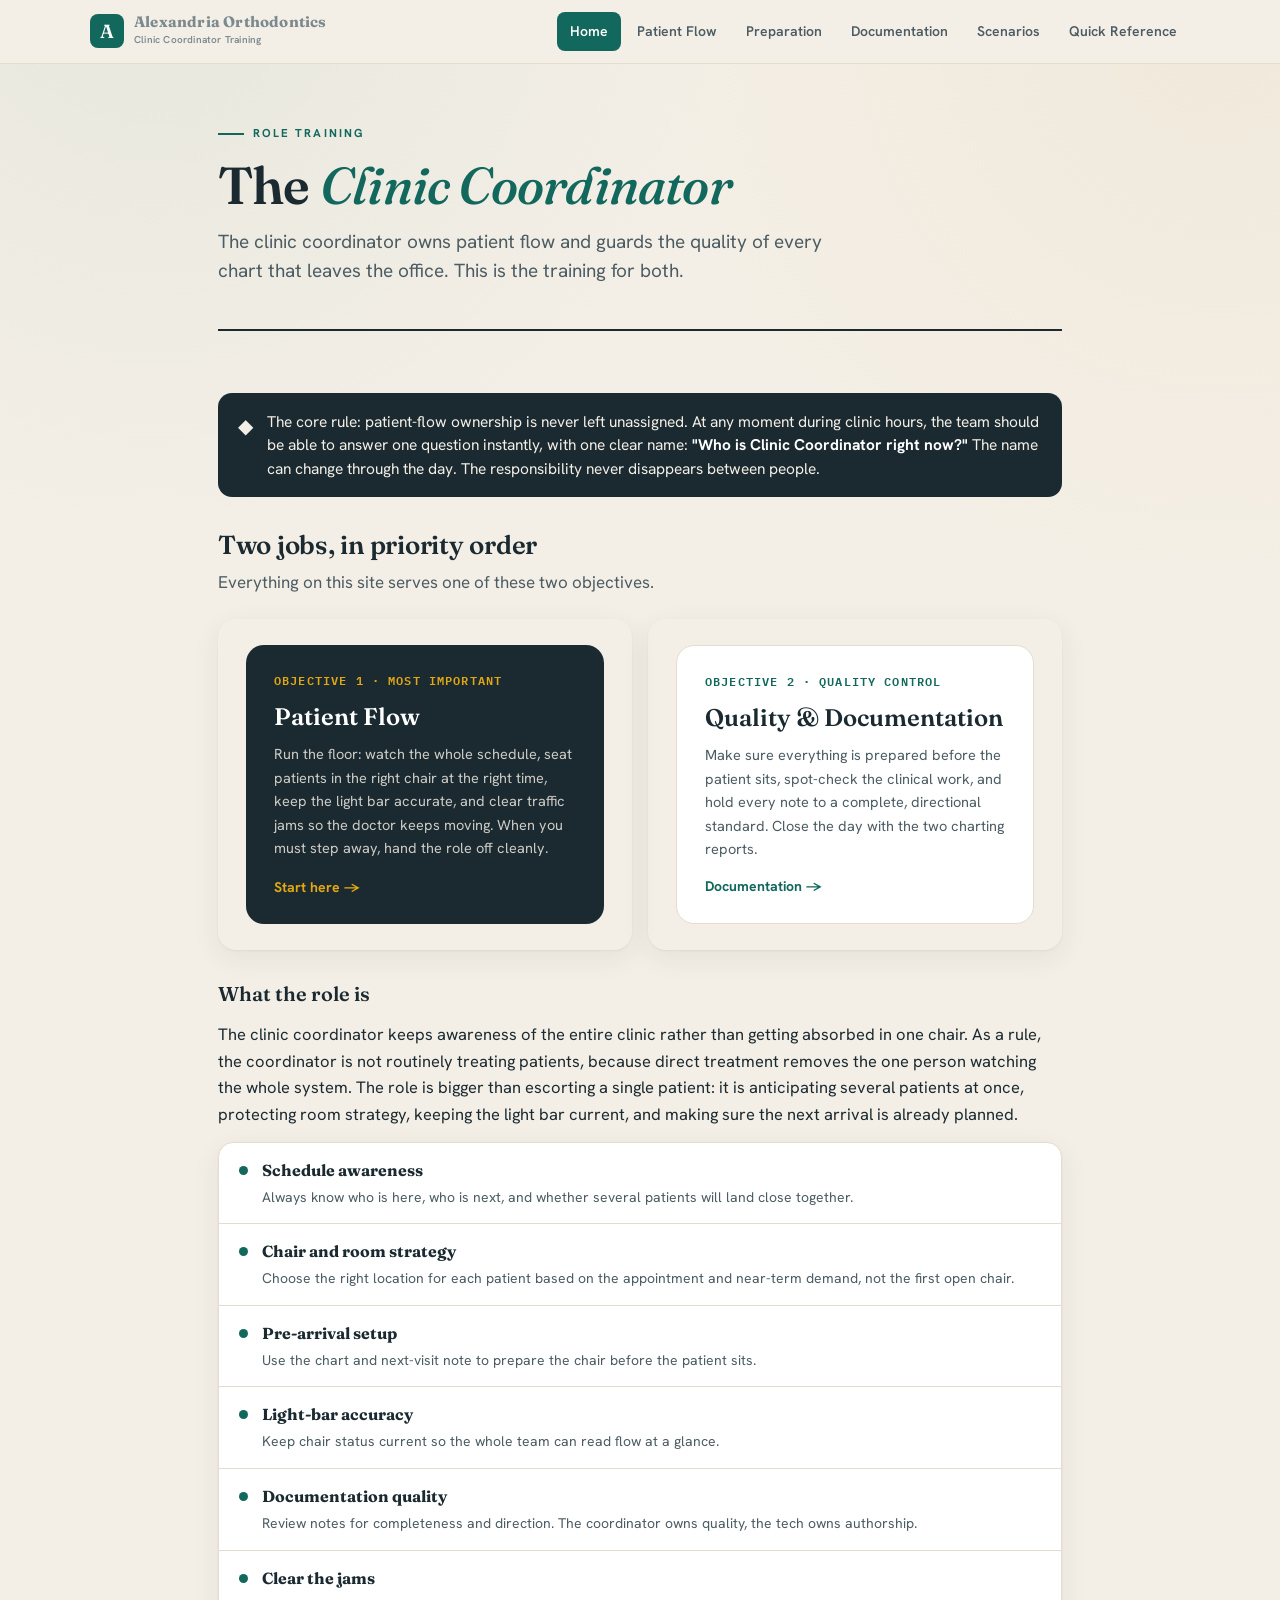
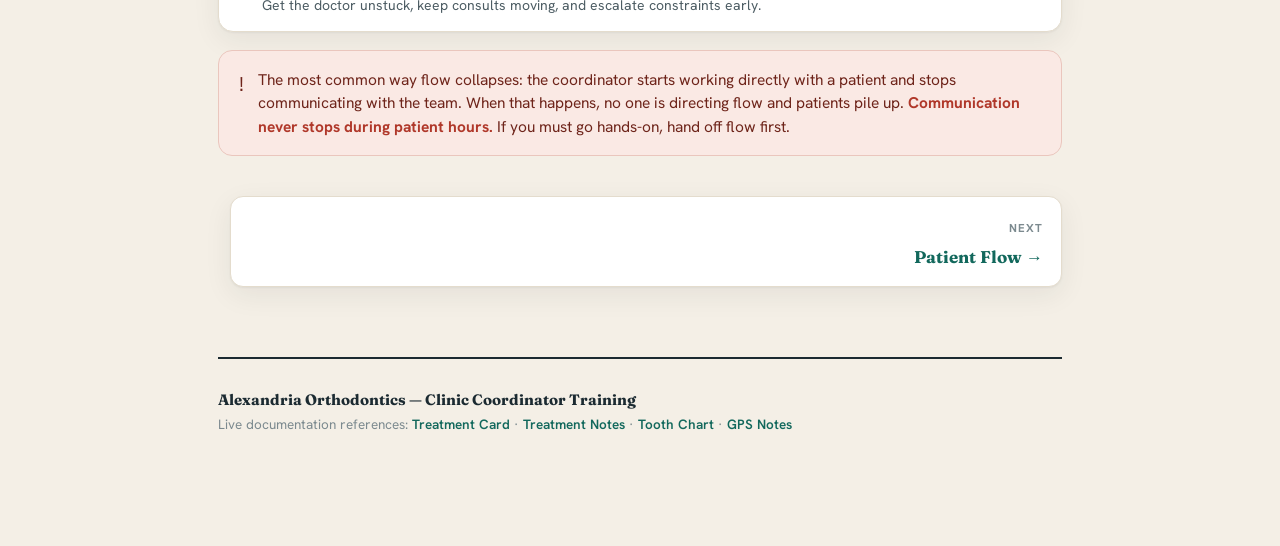
==== index.html @ c081d229 "Add files via upload" ====
<!DOCTYPE html>
<html lang="en">
<head>
<meta charset="UTF-8">
<meta name="viewport" content="width=device-width, initial-scale=1.0">
<title>Clinic Coordinator Training — Alexandria Orthodontics</title>
<link rel="preconnect" href="https://fonts.googleapis.com">
<link rel="preconnect" href="https://fonts.gstatic.com" crossorigin>
<link href="https://fonts.googleapis.com/css2?family=Fraunces:opsz,wght@9..144,400;9..144,500;9..144,600;9..144,700&family=Hanken+Grotesk:wght@400;500;600;700&family=IBM+Plex+Mono:wght@400;500;600&display=swap" rel="stylesheet">
<link rel="stylesheet" href="styles.css">
</head>
<body>
<nav class="topnav">
  <div class="inner">
    <a class="brand" href="index.html"><span class="mark">A</span><span><b>Alexandria Orthodontics</b><span>Clinic Coordinator Training</span></span></a>
    <button class="menubtn" onclick="document.getElementById('nav').classList.toggle('open')">☰</button>
    <div class="links" id="nav">
      <a href="index.html" class="active">Home</a>
      <a href="patient-flow.html">Patient Flow</a>
      <a href="preparation.html">Preparation</a>
      <a href="documentation.html">Documentation</a>
      <a href="scenarios.html">Scenarios</a>
      <a href="quick-reference.html">Quick Reference</a>
    </div>
  </div>
</nav>

<div class="wrap">
  <header class="hero">
    <span class="eyebrow">Role Training</span>
    <h1>The <em>Clinic Coordinator</em></h1>
    <p class="lede">The clinic coordinator owns patient flow and guards the quality of every chart that leaves the office. This is the training for both.</p>
  </header>

  <section style="padding-top:44px">
    <div class="banner key"><span class="bi">◆</span><div>The core rule: patient-flow ownership is never left unassigned. At any moment during clinic hours, the team should be able to answer one question instantly, with one clear name: <strong>"Who is Clinic Coordinator right now?"</strong> The name can change through the day. The responsibility never disappears between people.</div></div>

    <h2 style="font-family:'Fraunces',serif;font-size:26px;margin:34px 0 4px">Two jobs, in priority order</h2>
    <p class="sec-sub">Everything on this site serves one of these two objectives.</p>

    <div class="obj">
      <a href="patient-flow.html"><div class="o1" style="border-radius:18px;padding:26px 28px;display:flex;flex-direction:column;height:100%">
        <div class="tag">Objective 1 · Most important</div>
        <h3>Patient Flow</h3>
        <p>Run the floor: watch the whole schedule, seat patients in the right chair at the right time, keep the light bar accurate, and clear traffic jams so the doctor keeps moving. When you must step away, hand the role off cleanly.</p>
        <span class="go">Start here →</span>
      </div></a>
      <a href="documentation.html"><div class="o2" style="border-radius:18px;padding:26px 28px;display:flex;flex-direction:column;height:100%">
        <div class="tag">Objective 2 · Quality control</div>
        <h3>Quality &amp; Documentation</h3>
        <p>Make sure everything is prepared before the patient sits, spot-check the clinical work, and hold every note to a complete, directional standard. Close the day with the two charting reports.</p>
        <span class="go">Documentation →</span>
      </div></a>
    </div>

    <h3>What the role is</h3>
    <p>The clinic coordinator keeps awareness of the entire clinic rather than getting absorbed in one chair. As a rule, the coordinator is not routinely treating patients, because direct treatment removes the one person watching the whole system. The role is bigger than escorting a single patient: it is anticipating several patients at once, protecting room strategy, keeping the light bar current, and making sure the next arrival is already planned.</p>

    <div class="listcard">
      <div class="row"><span class="dot"></span><div><b>Schedule awareness</b><p>Always know who is here, who is next, and whether several patients will land close together.</p></div></div>
      <div class="row"><span class="dot"></span><div><b>Chair and room strategy</b><p>Choose the right location for each patient based on the appointment and near-term demand, not the first open chair.</p></div></div>
      <div class="row"><span class="dot"></span><div><b>Pre-arrival setup</b><p>Use the chart and next-visit note to prepare the chair before the patient sits.</p></div></div>
      <div class="row"><span class="dot"></span><div><b>Light-bar accuracy</b><p>Keep chair status current so the whole team can read flow at a glance.</p></div></div>
      <div class="row"><span class="dot"></span><div><b>Documentation quality</b><p>Review notes for completeness and direction. The coordinator owns quality, the tech owns authorship.</p></div></div>
      <div class="row"><span class="dot"></span><div><b>Clear the jams</b><p>Get the doctor unstuck, keep consults moving, and escalate constraints early.</p></div></div>
    </div>

    <div class="banner warn"><span class="bi">!</span><div>The most common way flow collapses: the coordinator starts working directly with a patient and stops communicating with the team. When that happens, no one is directing flow and patients pile up. <strong>Communication never stops during patient hours.</strong> If you must go hands-on, hand off flow first.</div></div>

    <div class="pagenav">
      <span></span>
      <a class="next" href="patient-flow.html"><span class="dir">Next</span><b>Patient Flow →</b></a>
    </div>
  </section>

  <footer>
    <b>Alexandria Orthodontics — Clinic Coordinator Training</b><br>
    Live documentation references:
    <a href="https://sites.google.com/myalexandriaortho.com/a-guide-to-autonomy/treatment-card/writing-treatment-notes" target="_blank">Treatment Card</a> ·
    <a href="https://sites.google.com/myalexandriaortho.com/a-guide-to-autonomy/treatment-card/treatment-notes-top-right" target="_blank">Treatment Notes</a> ·
    <a href="https://sites.google.com/myalexandriaortho.com/a-guide-to-autonomy/treatment-card/tooth-chart" target="_blank">Tooth Chart</a> ·
    <a href="https://sites.google.com/myalexandriaortho.com/a-guide-to-autonomy/gps-notes-next-visit-appointments" target="_blank">GPS Notes</a>
  </footer>
</div>
</body>
</html>
---- styles.css ----
/* Alexandria Orthodontics — Clinic Coordinator Training — shared styles */
:root{
  --paper:#F4EFE6;--paper-2:#FBF8F2;--card:#FFFFFF;
  --ink:#1B2A31;--ink-soft:#4C5C63;--ink-faint:#7C8A8F;
  --line:#E4DCCD;--line-strong:#D2C7B2;
  --teal:#12685C;--teal-deep:#0B463E;--teal-wash:#E6F0EC;
  /* amber is reserved for the Chair Occupied / light-bar concept only */
  --amber:#E3A712;--amber-deep:#8A5A00;--amber-wash:#FBEFCE;--amber-line:#EAD199;
  --pass:#2C7456;--pass-wash:#E7F1EA;--pass-line:#C5E0CE;
  --danger:#B0382A;--danger-wash:#FAE9E4;--danger-line:#EAC6BD;
  --gold:#B0832F;--gold-wash:#F6ECD7;--gold-line:#E7D4AC;--warn:#9A6B12;
  --shadow:0 1px 2px rgba(27,42,49,.05),0 8px 28px rgba(27,42,49,.07);
  --shadow-lg:0 2px 6px rgba(27,42,49,.07),0 22px 50px rgba(27,42,49,.12);
}
*{box-sizing:border-box;margin:0;padding:0}
html{scroll-behavior:smooth;scroll-padding-top:84px}
body{background:var(--paper);color:var(--ink);font-family:"Hanken Grotesk",sans-serif;font-size:16.5px;line-height:1.62;-webkit-font-smoothing:antialiased;
  background-image:radial-gradient(circle at 12% -5%,rgba(18,104,92,.06),transparent 40%),radial-gradient(circle at 95% 4%,rgba(176,131,47,.06),transparent 38%);background-attachment:fixed;}
::selection{background:var(--teal);color:#fff}
a{color:var(--teal)}

/* top nav */
.topnav{position:sticky;top:0;z-index:60;background:rgba(244,239,230,.92);backdrop-filter:blur(10px);border-bottom:1px solid var(--line)}
.topnav .inner{max-width:1180px;margin:0 auto;display:flex;align-items:center;gap:16px;padding:12px clamp(18px,4vw,40px)}
.topnav .brand{display:flex;align-items:center;gap:10px;text-decoration:none;color:inherit;flex:none}
.topnav .brand .mark{width:34px;height:34px;border-radius:8px;background:var(--teal);color:#fff;display:grid;place-items:center;font-family:"Fraunces",serif;font-weight:600;font-size:19px}
.topnav .brand b{font-family:"Fraunces",serif;font-size:15px;line-height:1.05}
.topnav .brand span{display:block;font-size:10px;color:var(--ink-faint);font-weight:600;letter-spacing:.02em}
.topnav .links{margin-left:auto;display:flex;gap:3px;align-items:center}
.topnav .links a{font-size:14px;font-weight:600;color:var(--ink-soft);text-decoration:none;padding:8px 13px;border-radius:8px;transition:all .15s}
.topnav .links a:hover{background:var(--paper-2);color:var(--ink)}
.topnav .links a.active{background:var(--teal);color:#fff}
.menubtn{display:none;margin-left:auto;background:none;border:1px solid var(--line-strong);border-radius:9px;padding:8px 12px;font-size:18px;cursor:pointer;color:var(--ink)}
@media(max-width:900px){
  .topnav .links{display:none;position:absolute;top:100%;left:0;right:0;flex-direction:column;gap:2px;background:var(--paper-2);border-bottom:1px solid var(--line);padding:10px clamp(18px,4vw,40px) 16px}
  .topnav .links.open{display:flex}
  .topnav .links a{padding:11px 13px}
  .menubtn{display:block}
}

.wrap{max-width:940px;margin:0 auto;padding:0 clamp(20px,5vw,48px) 110px}

/* hero */
.hero{padding:52px 0 30px;border-bottom:2px solid var(--ink)}
.eyebrow{display:inline-flex;align-items:center;gap:9px;font-size:11.5px;font-weight:700;letter-spacing:.18em;text-transform:uppercase;color:var(--teal);margin-bottom:16px}
.eyebrow::before{content:"";width:26px;height:2px;background:var(--teal)}
h1{font-family:"Fraunces",serif;font-weight:600;font-size:clamp(32px,5vw,52px);line-height:1.02;letter-spacing:-.015em}
h1 em{font-style:italic;color:var(--teal);font-weight:500}
.lede{font-size:19px;color:var(--ink-soft);max-width:56ch;margin-top:16px;line-height:1.5}
.crumb{font-size:12.5px;color:var(--ink-faint);font-weight:600;letter-spacing:.02em;margin-bottom:14px}
.crumb a{text-decoration:none}

section{padding-top:52px}
.sec-head{display:flex;align-items:flex-start;gap:15px;margin-bottom:6px}
.sec-num{font-family:"IBM Plex Mono",monospace;font-size:13px;font-weight:600;color:#fff;background:var(--ink);border-radius:7px;padding:5px 9px;margin-top:7px;flex:none}
h2{font-family:"Fraunces",serif;font-weight:600;font-size:clamp(24px,3.3vw,32px);line-height:1.1;letter-spacing:-.01em}
.sec-sub{color:var(--ink-soft);font-size:17px;margin:10px 0 22px;max-width:64ch}
h3{font-family:"Fraunces",serif;font-weight:600;font-size:20px;margin:28px 0 10px}
p{margin-bottom:14px}strong{font-weight:700;color:var(--ink)}
a.inline{color:var(--teal);text-decoration:none;border-bottom:1.5px solid var(--teal-wash);font-weight:600}
a.inline:hover{border-color:var(--teal)}

/* banners */
.banner{border-radius:14px;padding:17px 20px;margin:18px 0;display:flex;gap:14px;align-items:flex-start;font-size:15.5px;line-height:1.5}
.banner .bi{font-size:20px;flex:none;margin-top:1px}
.banner.key{background:var(--ink);color:#F4EFE6}.banner.key strong{color:#fff}
.banner.warn{background:var(--danger-wash);border:1px solid var(--danger-line);color:#6E241A}.banner.warn strong{color:var(--danger)}
.banner.note{background:var(--gold-wash);border:1px solid var(--gold-line);color:#6B4F1A}.banner.note strong{color:var(--warn)}
.banner.good{background:var(--pass-wash);border:1px solid var(--pass-line);color:#23533C}.banner.good strong{color:var(--pass)}
.banner.occ{background:var(--amber-wash);border:1px solid var(--amber-line);color:var(--amber-deep)}.banner.occ strong{color:var(--amber-deep)}

.card{background:var(--card);border:1px solid var(--line);border-radius:16px;padding:24px 26px;box-shadow:var(--shadow);margin:16px 0}
.grid2{display:grid;grid-template-columns:1fr 1fr;gap:14px}
.grid3{display:grid;grid-template-columns:repeat(3,1fr);gap:14px}

/* generic list card */
.listcard{background:var(--card);border:1px solid var(--line);border-radius:15px;box-shadow:var(--shadow);overflow:hidden;margin:14px 0}
.listcard .row{padding:15px 20px;border-top:1px solid var(--line);display:flex;gap:14px;align-items:flex-start}
.listcard .row:first-child{border-top:none}
.listcard .row .dot{width:9px;height:9px;border-radius:50%;background:var(--teal);flex:none;margin-top:8px}
.listcard .row b{font-family:"Fraunces",serif;font-size:16px;display:block;margin-bottom:2px}
.listcard .row p{font-size:14px;color:var(--ink-soft);margin:0}

/* two-objective cards (home) */
.obj{display:grid;grid-template-columns:1fr 1fr;gap:16px;margin:22px 0}
.obj a{display:flex;flex-direction:column;text-decoration:none;color:inherit;border-radius:18px;padding:26px 28px;box-shadow:var(--shadow);transition:transform .15s,box-shadow .15s}
.obj a:hover{transform:translateY(-3px);box-shadow:var(--shadow-lg)}
.obj .o1{background:var(--ink);color:#F4EFE6}
.obj .o2{background:var(--card);border:1px solid var(--line)}
.obj .tag{font-family:"IBM Plex Mono",monospace;font-size:11.5px;letter-spacing:.1em;text-transform:uppercase;font-weight:600}
.obj .o1 .tag{color:var(--amber)}.obj .o2 .tag{color:var(--teal)}
.obj h3{font-family:"Fraunces",serif;font-size:24px;margin:8px 0 6px}.obj .o1 h3{color:#fff}
.obj p{font-size:14.5px;margin:0;flex:1}.obj .o1 p{color:rgba(244,239,230,.82)}.obj .o2 p{color:var(--ink-soft)}
.obj .go{margin-top:14px;font-weight:700;font-size:14px}.obj .o1 .go{color:var(--amber)}.obj .o2 .go{color:var(--teal)}

/* coverage hierarchy ladder */
.ladder{display:flex;flex-direction:column;gap:9px;margin:16px 0}
.rung{display:flex;align-items:center;gap:15px;background:var(--card);border:1px solid var(--line);border-radius:13px;padding:15px 18px;box-shadow:var(--shadow);transition:border-color .15s,background .15s;cursor:default}
.rung:hover{border-color:var(--teal);background:var(--paper-2)}
.rung .rn{width:34px;height:34px;border-radius:9px;background:var(--teal);color:#fff;display:grid;place-items:center;font-family:"Fraunces",serif;font-weight:600;font-size:17px;flex:none}
.rung .rb b{font-family:"Fraunces",serif;font-size:17px}
.rung .rb p{font-size:13.5px;color:var(--ink-soft);margin:2px 0 0}
.rung .avail{margin-left:auto;font-size:11px;font-weight:700;letter-spacing:.06em;text-transform:uppercase;color:var(--teal-deep);background:var(--teal-wash);padding:4px 10px;border-radius:20px;flex:none}

/* step flow */
.flow{margin:18px 0;display:flex;flex-direction:column;counter-reset:step}
.flow .step{position:relative;padding:0 0 24px 54px}
.flow .step::before{counter-increment:step;content:counter(step);position:absolute;left:0;top:0;width:36px;height:36px;border-radius:50%;background:var(--teal);color:#fff;display:grid;place-items:center;font-family:"Fraunces",serif;font-weight:600;font-size:17px;z-index:1}
.flow .step::after{content:"";position:absolute;left:17.5px;top:36px;bottom:0;width:2px;background:var(--line-strong)}
.flow .step:last-child{padding-bottom:0}.flow .step:last-child::after{display:none}
.flow .step b{font-family:"Fraunces",serif;font-size:17px;display:block;margin-bottom:2px}
.flow .step p{font-size:14.5px;color:var(--ink-soft);margin:0}

/* rhythm strip */
.rhythm{display:flex;flex-wrap:wrap;gap:7px;align-items:center;background:var(--teal-wash);border:1px solid #BBD9CF;border-radius:12px;padding:14px 16px;margin:14px 0}
.rhythm span{font-family:"IBM Plex Mono",monospace;font-size:12px;font-weight:600;color:var(--teal-deep);background:#fff;padding:5px 10px;border-radius:7px}
.rhythm i{color:var(--teal);font-style:normal;font-weight:700}

/* handoff 4 step */
.handoff{display:grid;grid-template-columns:repeat(4,1fr);gap:12px;margin:16px 0}
.handoff .h{background:var(--card);border:1px solid var(--line);border-radius:13px;padding:16px 16px;box-shadow:var(--shadow)}
.handoff .h .n{font-family:"IBM Plex Mono",monospace;font-size:12px;color:var(--teal);font-weight:600}
.handoff .h b{font-family:"Fraunces",serif;font-size:15.5px;display:block;margin:5px 0 4px}
.handoff .h p{font-size:13px;color:var(--ink-soft);margin:0;line-height:1.4}

/* script / dialogue */
.script{background:var(--teal-wash);border:1px solid #BBD9CF;border-radius:13px;padding:16px 18px;margin:12px 0}
.script .lab{font-size:11px;font-weight:700;letter-spacing:.08em;text-transform:uppercase;color:var(--teal-deep);margin-bottom:8px}
.script q{display:block;font-family:"Fraunces",serif;font-style:italic;font-size:16.5px;color:var(--ink);padding:5px 0 5px 16px;border-left:3px solid var(--teal);margin-bottom:6px}
.script q:last-child{margin-bottom:0}

/* light bar demo */
.lbdemo{display:grid;grid-template-columns:1fr 230px;gap:20px;align-items:start;background:var(--card);border:1px solid var(--line);border-radius:16px;padding:22px 24px;box-shadow:var(--shadow);margin:16px 0}
.lbdemo .controls .btn{margin:4px 6px 4px 0}
.lightbar{display:flex;flex-direction:column;gap:7px}
.lightbar .slot{display:flex;align-items:center;gap:10px;border:1px solid var(--line-strong);border-radius:9px;padding:9px 12px;font-size:13.5px;font-weight:600;background:var(--paper-2);transition:all .2s}
.lightbar .slot .cn{font-family:"IBM Plex Mono",monospace;color:var(--ink-faint)}
.lightbar .slot .status{margin-left:auto;font-size:11px;font-weight:700;color:var(--ink-faint)}
.lightbar .slot.occupied{background:var(--amber);border-color:var(--amber-deep);color:#3a2600}
.lightbar .slot.occupied .cn{color:#3a2600}
.lightbar .slot.occupied .status{color:#3a2600}

/* priority order */
.priority{display:flex;flex-direction:column;gap:10px;margin:16px 0}
.pri{display:flex;gap:15px;align-items:flex-start;background:var(--card);border:1px solid var(--line);border-left:5px solid var(--teal);border-radius:12px;padding:15px 18px;box-shadow:var(--shadow)}
.pri .pn{font-family:"Fraunces",serif;font-size:22px;font-weight:600;color:var(--teal);line-height:1;flex:none;width:28px}
.pri b{font-family:"Fraunces",serif;font-size:16.5px}
.pri p{font-size:14px;color:var(--ink-soft);margin:3px 0 0}
.pri.p1{border-left-color:var(--danger)}.pri.p1 .pn{color:var(--danger)}
.pri.p2{border-left-color:var(--amber-deep)}.pri.p2 .pn{color:var(--amber-deep)}

/* expandable */
details.exp{background:var(--card);border:1px solid var(--line);border-radius:13px;box-shadow:var(--shadow);overflow:hidden;margin:10px 0}
details.exp summary{list-style:none;cursor:pointer;padding:15px 20px;display:flex;align-items:center;gap:13px;transition:background .15s}
details.exp summary::-webkit-details-marker{display:none}
details.exp summary:hover{background:var(--paper-2)}
details.exp summary .ic{width:32px;height:32px;border-radius:9px;background:var(--teal-wash);color:var(--teal-deep);display:grid;place-items:center;font-size:17px;flex:none}
details.exp summary .tt{font-family:"Fraunces",serif;font-size:17px;flex:1}
details.exp summary .chev{color:var(--ink-faint);transition:transform .2s}
details.exp[open] summary .chev{transform:rotate(90deg)}
details.exp[open] summary{border-bottom:1px solid var(--line);background:var(--paper-2)}
details.exp .body{padding:16px 22px;font-size:14.5px;color:var(--ink-soft);line-height:1.55}
details.exp .body ul{margin:6px 0 0 18px}details.exp .body li{margin-bottom:6px}
details.exp .body strong{color:var(--ink)}

/* five pillars */
.pillars{display:grid;grid-template-columns:1fr 1fr;gap:14px;margin:16px 0}
.pillar{background:var(--card);border:1px solid var(--line);border-radius:14px;padding:20px 22px;box-shadow:var(--shadow);position:relative}
.pillar .pn{font-family:"Fraunces",serif;font-size:30px;font-weight:600;color:var(--line-strong);position:absolute;top:14px;right:20px;line-height:1}
.pillar b{font-family:"Fraunces",serif;font-size:18px;display:block;margin-bottom:5px}
.pillar p{font-size:14px;color:var(--ink-soft);margin:0}
.pillar a{color:var(--teal);font-weight:600;text-decoration:none;font-size:13px;display:inline-block;margin-top:8px;border-bottom:1.5px solid var(--teal-wash)}

/* comparison table */
table.cmp{width:100%;border-collapse:collapse;margin:16px 0;background:var(--card);border-radius:13px;overflow:hidden;box-shadow:var(--shadow);font-size:14px}
table.cmp th{text-align:left;padding:12px 16px;font-size:11px;letter-spacing:.09em;text-transform:uppercase;font-weight:700}
table.cmp thead th:first-child{background:var(--danger);color:#fff}
table.cmp thead th:last-child{background:var(--pass);color:#fff}
table.cmp td{padding:13px 16px;vertical-align:top;border-top:1px solid var(--line);line-height:1.42}
table.cmp td:first-child{width:40%;color:var(--danger);font-weight:600;background:var(--danger-wash)}
table.cmp td:last-child{color:var(--ink-soft)}table.cmp td:last-child b{color:var(--pass)}

.forbidden-chips{display:flex;flex-wrap:wrap;gap:8px;margin:10px 0}
.chip-no{font-family:"IBM Plex Mono",monospace;font-size:13px;background:var(--danger-wash);color:var(--danger);border:1px solid var(--danger-line);padding:5px 12px;border-radius:8px;font-weight:500}
.chip-no::before{content:"\2717  ";font-weight:700}

/* video */
.videowrap{background:#0B463E;border-radius:16px;padding:10px;box-shadow:var(--shadow-lg);margin:16px 0}
.videowrap video{width:100%;border-radius:10px;display:block}
.videocap{font-size:13px;color:var(--ink-faint);margin-top:10px;text-align:center}
.videoph{background:var(--card);border:2px dashed var(--line-strong);border-radius:16px;padding:34px 26px;text-align:center;margin:16px 0}
.videoph .e{font-size:32px}
.videoph b{font-family:"Fraunces",serif;font-size:19px;display:block;margin-top:6px}
.videoph p{font-size:14px;color:var(--ink-faint);margin:6px auto 0;max-width:52ch}

/* failure modes */
.fails{display:grid;grid-template-columns:1fr 1fr;gap:12px;margin:16px 0}
.fail{background:var(--danger-wash);border:1px solid var(--danger-line);border-radius:13px;padding:16px 18px}
.fail b{font-family:"Fraunces",serif;font-size:16px;color:var(--danger);display:block;margin-bottom:4px}
.fail p{font-size:13.5px;color:#6E241A;margin:0;line-height:1.45}

/* scenarios */
.scen{background:var(--card);border:1px solid var(--line);border-radius:14px;padding:18px 20px;box-shadow:var(--shadow);margin:12px 0}
.scen .st{font-family:"Fraunces",serif;font-size:17px;font-weight:600;margin-bottom:4px}
.scen .sit{font-size:14.5px;color:var(--ink-soft)}
.scen .qc{font-size:14px;color:var(--ink);font-weight:600;margin:8px 0 4px}
details.reveal summary{list-style:none;cursor:pointer;font-size:13.5px;font-weight:700;color:var(--teal);display:inline-flex;align-items:center;gap:7px;padding:7px 0}
details.reveal summary::-webkit-details-marker{display:none}
details.reveal summary .chev{transition:transform .2s}
details.reveal[open] summary .chev{transform:rotate(90deg)}
details.reveal .ans{font-size:14.5px;background:var(--pass-wash);border:1px solid var(--pass-line);border-radius:9px;padding:12px 14px;color:#23533C;margin-top:6px;line-height:1.5}
details.reveal .ans b{color:var(--pass)}

/* quiz */
.quiz{background:var(--card);border:1px solid var(--line);border-radius:16px;padding:24px 26px;box-shadow:var(--shadow);margin-top:18px}
.q{padding:18px 0;border-top:1px solid var(--line)}.q:first-of-type{border-top:none;padding-top:4px}
.q .qn{font-family:"IBM Plex Mono",monospace;font-size:12px;color:var(--teal);font-weight:600}
.q .qt{font-family:"Fraunces",serif;font-size:18px;font-weight:600;margin:4px 0 12px;line-height:1.3}
.opts{display:flex;flex-direction:column;gap:8px}
.opt{display:flex;gap:12px;align-items:flex-start;border:1px solid var(--line-strong);border-radius:11px;padding:12px 15px;cursor:pointer;font-size:14.5px;transition:all .14s}
.opt:hover{border-color:var(--teal);background:var(--paper-2)}
.opt input{appearance:none;-webkit-appearance:none;width:19px;height:19px;border:2px solid var(--line-strong);border-radius:50%;flex:none;margin-top:1px;position:relative;transition:all .14s}
.opt input:checked{border-color:var(--teal)}
.opt input:checked::after{content:"";position:absolute;inset:3px;border-radius:50%;background:var(--teal)}
.opt.correct{border-color:var(--pass);background:var(--pass-wash)}
.opt.wrong{border-color:var(--danger);background:var(--danger-wash)}
.fb{margin-top:10px;font-size:14px;border-radius:10px;padding:11px 14px;display:none;line-height:1.5}
.fb.show{display:block}
.fb.ok{background:var(--pass-wash);border:1px solid var(--pass-line);color:#23533C}
.fb.no{background:var(--gold-wash);border:1px solid var(--gold-line);color:#6B4F1A}
.fb b{font-weight:700}

/* buttons + checklist */
.btn{font-family:"Hanken Grotesk";font-size:13.5px;font-weight:600;border:1px solid var(--line-strong);background:var(--card);color:var(--ink-soft);padding:10px 16px;border-radius:9px;cursor:pointer;transition:all .15s;text-decoration:none;display:inline-flex;align-items:center;gap:7px}
.btn:hover{border-color:var(--teal);color:var(--teal)}
.btn.solid{background:var(--teal);color:#fff;border-color:var(--teal)}.btn.solid:hover{background:var(--teal-deep);color:#fff}
.ck-list{list-style:none;background:var(--card);border:1px solid var(--line);border-radius:14px;overflow:hidden;box-shadow:var(--shadow);margin:8px 0}
.ck-list li{border-top:1px solid var(--line)}.ck-list li:first-child{border-top:none}
.ck-list label{display:flex;gap:13px;align-items:flex-start;padding:13px 18px;cursor:pointer;transition:background .12s;font-size:14.5px;line-height:1.42}
.ck-list label:hover{background:var(--paper-2)}
.ck-list input{appearance:none;-webkit-appearance:none;width:20px;height:20px;border:2px solid var(--line-strong);border-radius:6px;flex:none;margin-top:1px;cursor:pointer;transition:all .15s;position:relative}
.ck-list input:checked{background:var(--teal);border-color:var(--teal)}
.ck-list input:checked::after{content:"\2713";color:#fff;font-size:13px;font-weight:700;position:absolute;inset:0;display:grid;place-items:center}
.ck-list input:checked + span{color:var(--ink-faint);text-decoration:line-through;text-decoration-color:var(--line-strong)}
.ck-list span b{color:var(--ink)}

/* footer */
footer{margin-top:70px;padding-top:28px;border-top:2px solid var(--ink);font-size:13.5px;color:var(--ink-faint);line-height:1.7}
footer b{font-family:"Fraunces",serif;color:var(--ink);font-size:15px}
footer a{color:var(--teal);text-decoration:none;font-weight:600}
.pagenav{display:flex;justify-content:space-between;gap:12px;margin-top:40px;flex-wrap:wrap}
.pagenav a{flex:1;min-width:220px;background:var(--card);border:1px solid var(--line);border-radius:13px;padding:16px 18px;text-decoration:none;color:inherit;box-shadow:var(--shadow);transition:border-color .15s}
.pagenav a:hover{border-color:var(--teal)}
.pagenav .dir{font-size:11.5px;font-weight:700;letter-spacing:.08em;text-transform:uppercase;color:var(--ink-faint)}
.pagenav b{font-family:"Fraunces",serif;font-size:17px;color:var(--teal);display:block;margin-top:3px}
.pagenav a.next{text-align:right}

@media(max-width:760px){
  .obj,.grid2,.grid3,.handoff,.pillars,.fails,.lbdemo{grid-template-columns:1fr}
  .lbdemo{grid-template-columns:1fr}
}
@media print{
  .topnav,.menubtn,.pagenav,.btn,.videowrap video{display:none}
  body{background:#fff}
  .card,.listcard,.rung,.pillar,.quiz,table.cmp,.scen,details.exp{box-shadow:none;break-inside:avoid}
  details.exp .body,details.reveal .ans{display:block !important}
}
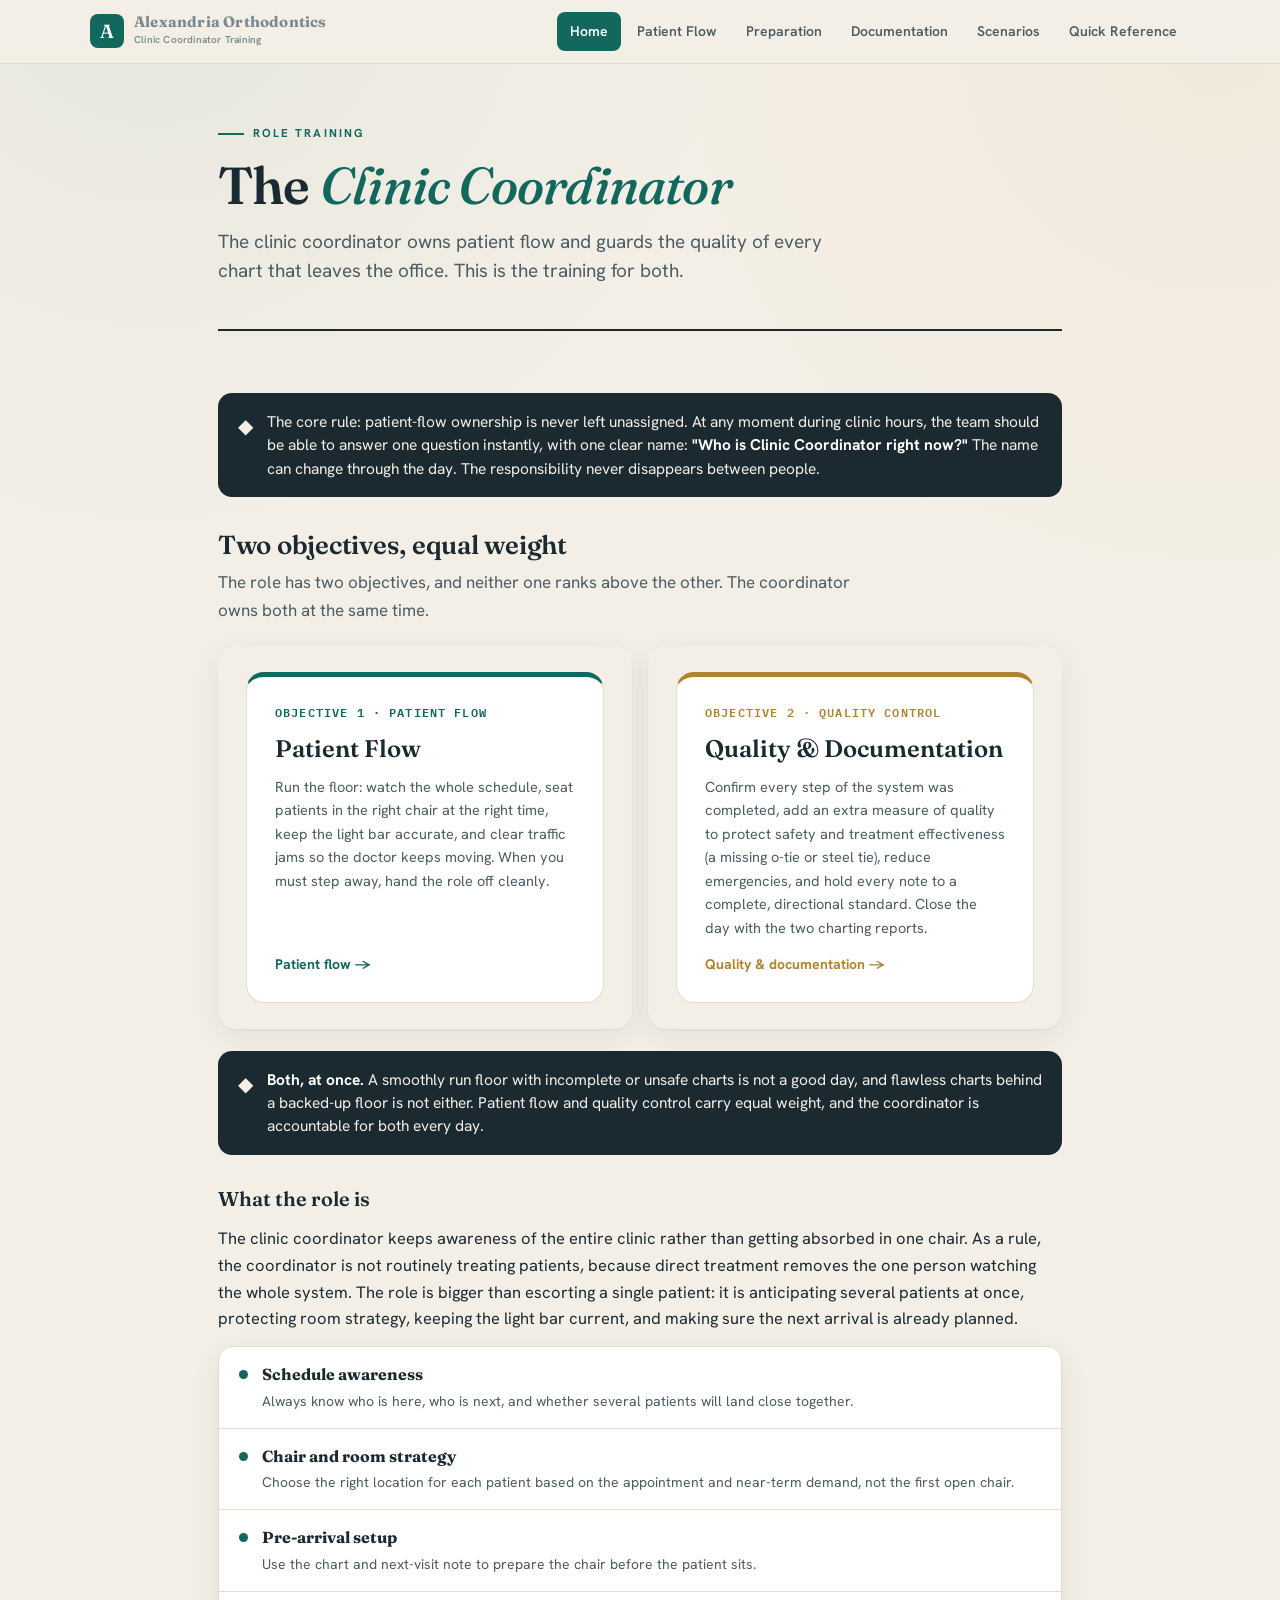
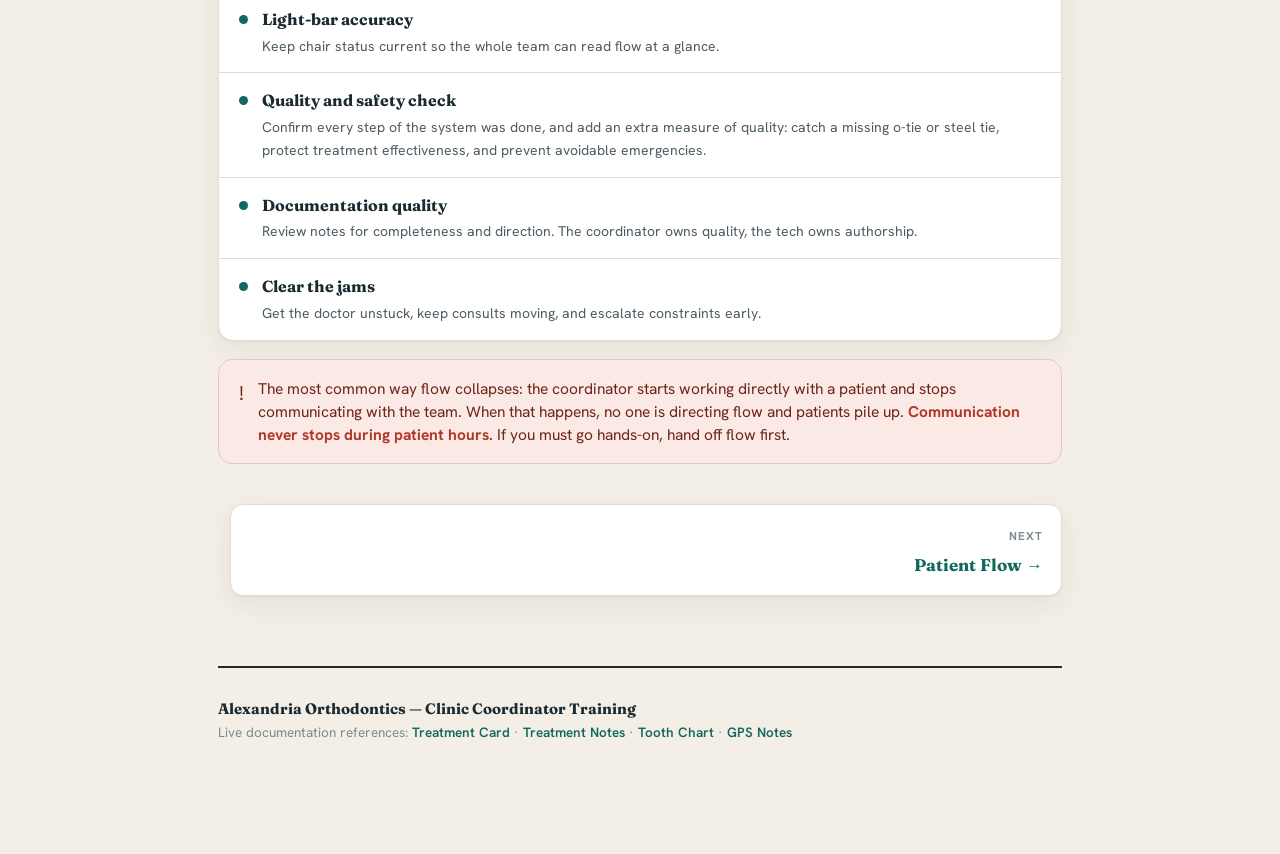
==== commit 0adc43b1: "Add files via upload" ====
--- a/index.html
+++ b/index.html
@@ -35,23 +35,25 @@
   <section style="padding-top:44px">
     <div class="banner key"><span class="bi">◆</span><div>The core rule: patient-flow ownership is never left unassigned. At any moment during clinic hours, the team should be able to answer one question instantly, with one clear name: <strong>"Who is Clinic Coordinator right now?"</strong> The name can change through the day. The responsibility never disappears between people.</div></div>
 
-    <h2 style="font-family:'Fraunces',serif;font-size:26px;margin:34px 0 4px">Two jobs, in priority order</h2>
-    <p class="sec-sub">Everything on this site serves one of these two objectives.</p>
+    <h2 style="font-family:'Fraunces',serif;font-size:26px;margin:34px 0 4px">Two objectives, equal weight</h2>
+    <p class="sec-sub">The role has two objectives, and neither one ranks above the other. The coordinator owns both at the same time.</p>
 
     <div class="obj">
       <a href="patient-flow.html"><div class="o1" style="border-radius:18px;padding:26px 28px;display:flex;flex-direction:column;height:100%">
-        <div class="tag">Objective 1 · Most important</div>
+        <div class="tag">Objective 1 · Patient flow</div>
         <h3>Patient Flow</h3>
         <p>Run the floor: watch the whole schedule, seat patients in the right chair at the right time, keep the light bar accurate, and clear traffic jams so the doctor keeps moving. When you must step away, hand the role off cleanly.</p>
-        <span class="go">Start here →</span>
+        <span class="go">Patient flow →</span>
       </div></a>
       <a href="documentation.html"><div class="o2" style="border-radius:18px;padding:26px 28px;display:flex;flex-direction:column;height:100%">
         <div class="tag">Objective 2 · Quality control</div>
         <h3>Quality &amp; Documentation</h3>
-        <p>Make sure everything is prepared before the patient sits, spot-check the clinical work, and hold every note to a complete, directional standard. Close the day with the two charting reports.</p>
-        <span class="go">Documentation →</span>
+        <p>Confirm every step of the system was completed, add an extra measure of quality to protect safety and treatment effectiveness (a missing o-tie or steel tie), reduce emergencies, and hold every note to a complete, directional standard. Close the day with the two charting reports.</p>
+        <span class="go">Quality &amp; documentation →</span>
       </div></a>
     </div>
+
+    <div class="banner key"><span class="bi">◆</span><div><strong>Both, at once.</strong> A smoothly run floor with incomplete or unsafe charts is not a good day, and flawless charts behind a backed-up floor is not either. Patient flow and quality control carry equal weight, and the coordinator is accountable for both every day.</div></div>
 
     <h3>What the role is</h3>
     <p>The clinic coordinator keeps awareness of the entire clinic rather than getting absorbed in one chair. As a rule, the coordinator is not routinely treating patients, because direct treatment removes the one person watching the whole system. The role is bigger than escorting a single patient: it is anticipating several patients at once, protecting room strategy, keeping the light bar current, and making sure the next arrival is already planned.</p>
@@ -61,6 +63,7 @@
       <div class="row"><span class="dot"></span><div><b>Chair and room strategy</b><p>Choose the right location for each patient based on the appointment and near-term demand, not the first open chair.</p></div></div>
       <div class="row"><span class="dot"></span><div><b>Pre-arrival setup</b><p>Use the chart and next-visit note to prepare the chair before the patient sits.</p></div></div>
       <div class="row"><span class="dot"></span><div><b>Light-bar accuracy</b><p>Keep chair status current so the whole team can read flow at a glance.</p></div></div>
+      <div class="row"><span class="dot"></span><div><b>Quality and safety check</b><p>Confirm every step of the system was done, and add an extra measure of quality: catch a missing o-tie or steel tie, protect treatment effectiveness, and prevent avoidable emergencies.</p></div></div>
       <div class="row"><span class="dot"></span><div><b>Documentation quality</b><p>Review notes for completeness and direction. The coordinator owns quality, the tech owns authorship.</p></div></div>
       <div class="row"><span class="dot"></span><div><b>Clear the jams</b><p>Get the doctor unstuck, keep consults moving, and escalate constraints early.</p></div></div>
     </div>
--- a/styles.css
+++ b/styles.css
@@ -85,13 +85,13 @@
 .obj{display:grid;grid-template-columns:1fr 1fr;gap:16px;margin:22px 0}
 .obj a{display:flex;flex-direction:column;text-decoration:none;color:inherit;border-radius:18px;padding:26px 28px;box-shadow:var(--shadow);transition:transform .15s,box-shadow .15s}
 .obj a:hover{transform:translateY(-3px);box-shadow:var(--shadow-lg)}
-.obj .o1{background:var(--ink);color:#F4EFE6}
-.obj .o2{background:var(--card);border:1px solid var(--line)}
+.obj .o1,.obj .o2{background:var(--card);border:1px solid var(--line);border-top:5px solid var(--teal)}
+.obj .o2{border-top-color:var(--gold)}
 .obj .tag{font-family:"IBM Plex Mono",monospace;font-size:11.5px;letter-spacing:.1em;text-transform:uppercase;font-weight:600}
-.obj .o1 .tag{color:var(--amber)}.obj .o2 .tag{color:var(--teal)}
-.obj h3{font-family:"Fraunces",serif;font-size:24px;margin:8px 0 6px}.obj .o1 h3{color:#fff}
-.obj p{font-size:14.5px;margin:0;flex:1}.obj .o1 p{color:rgba(244,239,230,.82)}.obj .o2 p{color:var(--ink-soft)}
-.obj .go{margin-top:14px;font-weight:700;font-size:14px}.obj .o1 .go{color:var(--amber)}.obj .o2 .go{color:var(--teal)}
+.obj .o1 .tag{color:var(--teal)}.obj .o2 .tag{color:var(--gold)}
+.obj h3{font-family:"Fraunces",serif;font-size:24px;margin:8px 0 6px}
+.obj p{font-size:14.5px;margin:0;flex:1;color:var(--ink-soft)}
+.obj .go{margin-top:14px;font-weight:700;font-size:14px}.obj .o1 .go{color:var(--teal)}.obj .o2 .go{color:var(--gold)}
 
 /* coverage hierarchy ladder */
 .ladder{display:flex;flex-direction:column;gap:9px;margin:16px 0}
